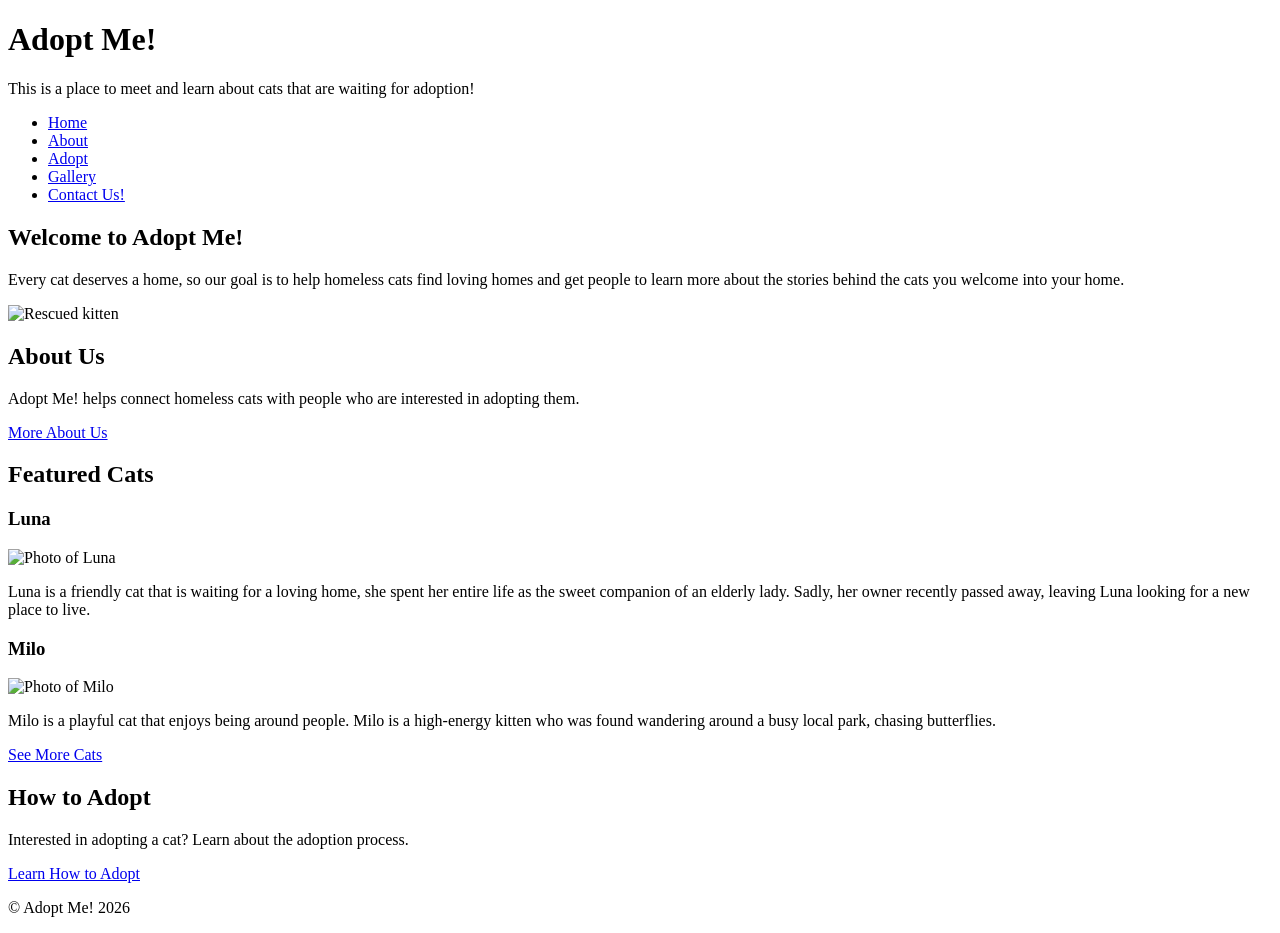
==== index.html @ bbdc1c59 "Add files via upload" ====
<!DOCTYPE html>
<html lang="en">
<!--Head-->
<head>
    <meta charset="UTF-8">

    <!-- This so the website work well on phones-->
    <meta name="viewport" content="width=device-width, initial-scale=1.0">

    <!-- Title-->
    <title>Adopt Me! - Home</title>

    <link rel="preconnect" href="https://fonts.googleapis.com">
    <link rel="preconnect" href="https://fonts.gstatic.com" crossorigin>

    <link href="https://fonts.googleapis.com/css2?family=Cambay:ital,wght@0,400;0,700;1,400;1,700&family=Delius+Unicase:wght@400;700&display=swap" rel="stylesheet">

    <link rel="stylesheet" href="css/styles.css">
</head>
<!--bodu=y-->
<body>
    <!-- header -->
    <header>
        <h1>Adopt Me!</h1>
        <p>This is a place to meet and learn about cats that are waiting for adoption! </p>
    </header>

    <!--navigation-->
    <nav>
        <ul>
            <li><a href="index.html">Home</a></li>
            <li><a href="about.html">About</a></li>
            <li><a href="adopt.html">Adopt</a></li>
            <li><a href="gallery.html">Gallery</a></li>
            <li><a href="contact.html">Contact Us!</a></li>
        </ul>
    </nav>

    <!--Main-->
    <main>

        <!--hero section -->
        <section>
            <h2>Welcome to Adopt Me!</h2>
            <p>
                Every cat deserves a home, so our goal is to help homeless cats 
                find loving homes and get people to learn more about the stories behind
                the cats you welcome into your home.
            </p>

            <img src="images/1.jpg" alt="Rescued kitten">
        </section>
        <!-- about us -->
        <section>
            <h2>About Us</h2>
            <p>
                Adopt Me! helps connect homeless cats with people
                who are interested in adopting them.
            </p>
            <p>
                <a href="about.html">More About Us</a>
            </p>
        </section>

        <!-- featured cats section -->
        <section>
            <h2>Featured Cats</h2>
            <!-- 1st cat -->
            <h3>Luna</h3>
            <img src="images/luna.jpg" alt="Photo of Luna">
            <p>
                Luna is a friendly cat that is waiting for a loving home, she spent her entire life as the sweet 
                companion of an elderly lady. Sadly, her owner recently passed away, leaving Luna looking for a 
                new place to live.
            </p>

            <!-- 2nd cat -->
            <h3>Milo</h3>

            <img src="images/milo.webp" alt="Photo of Milo">

            <p>
                Milo is a playful cat that enjoys being around people. Milo is a high-energy kitten who was
                found wandering around a busy local park, chasing butterflies.
            </p>

            <p>
                <a href="gallery.html">See More Cats</a>
            </p>
        </section>


        <!--  adoption-->
        <section>
            <h2>How to Adopt</h2>

            <p>
                Interested in adopting a cat? Learn about the adoption
                process.
            </p>

            <p>
                <a href="adopt.html">Learn How to Adopt</a>
            </p>
        </section>

    </main>


    <!-- Footer -->
    <footer>
        <p>&copy; Adopt Me! 2026</p>
    </footer>

</body>
</html>
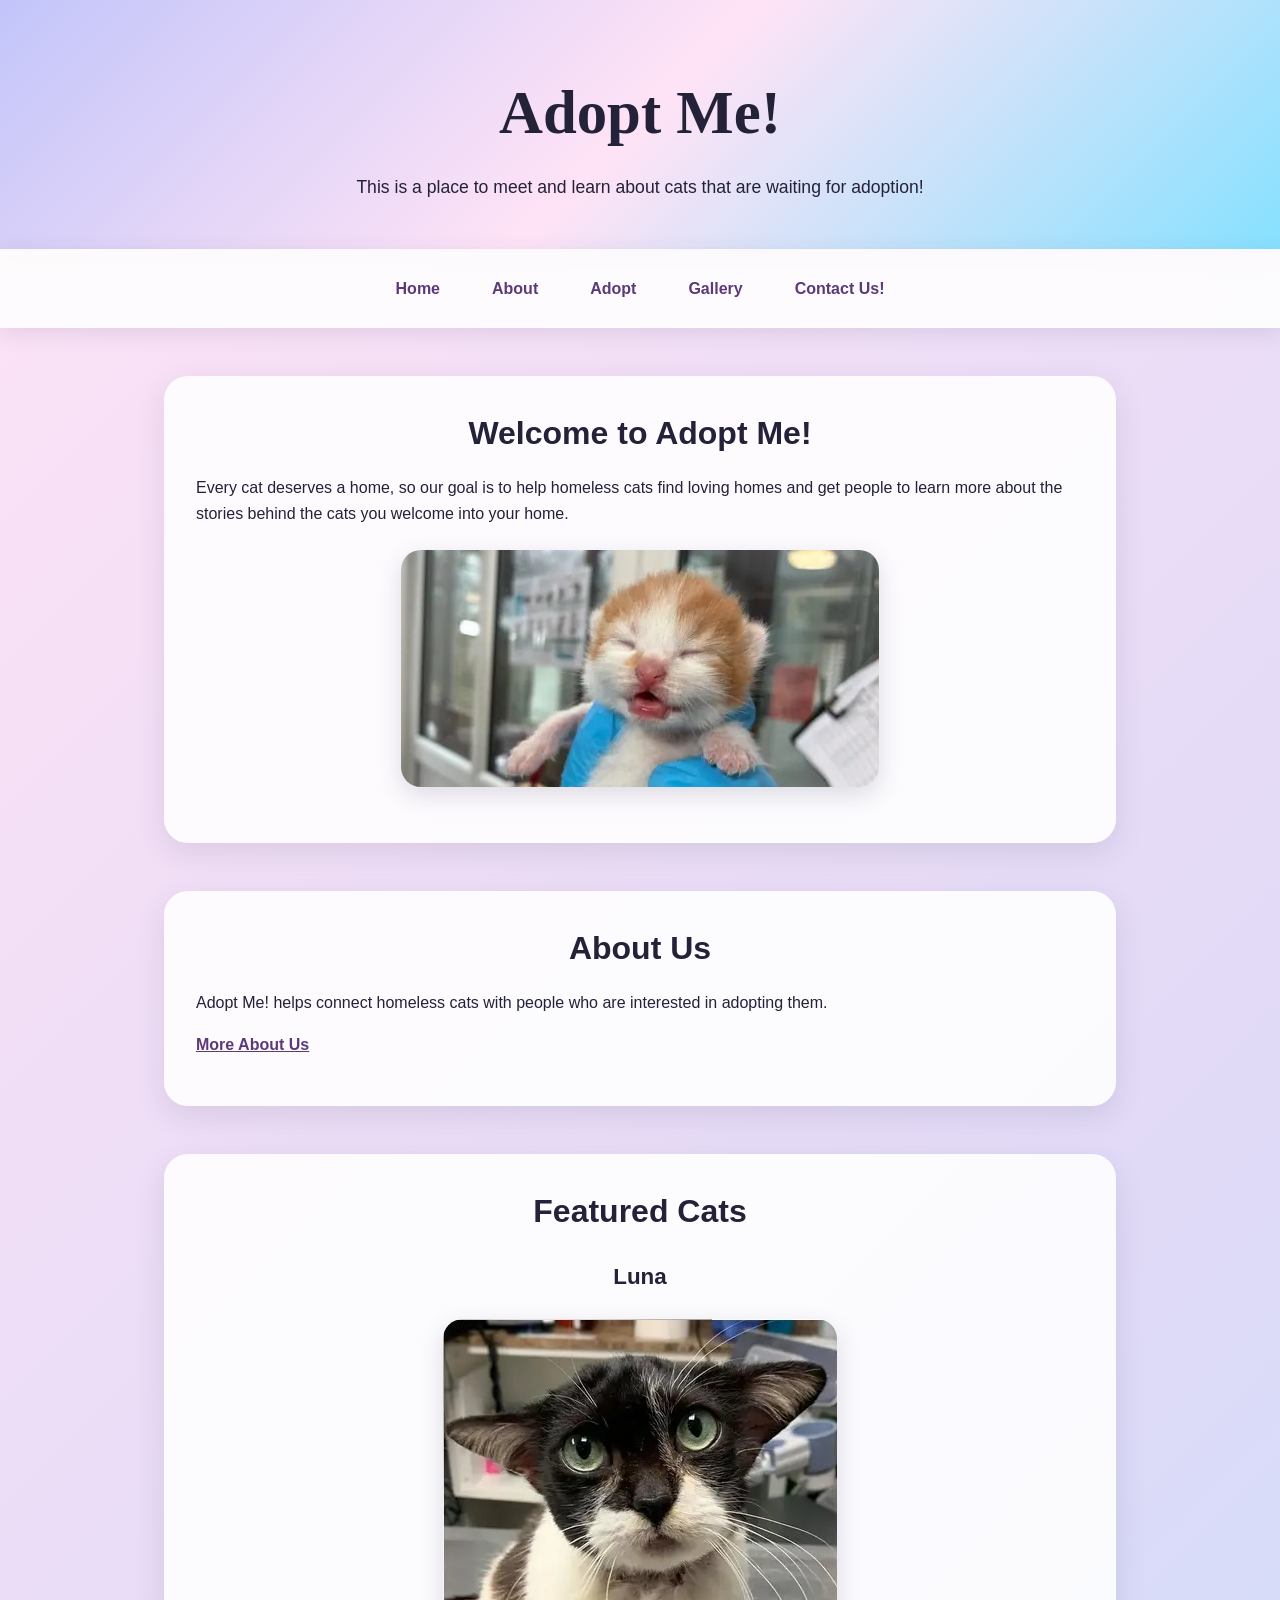
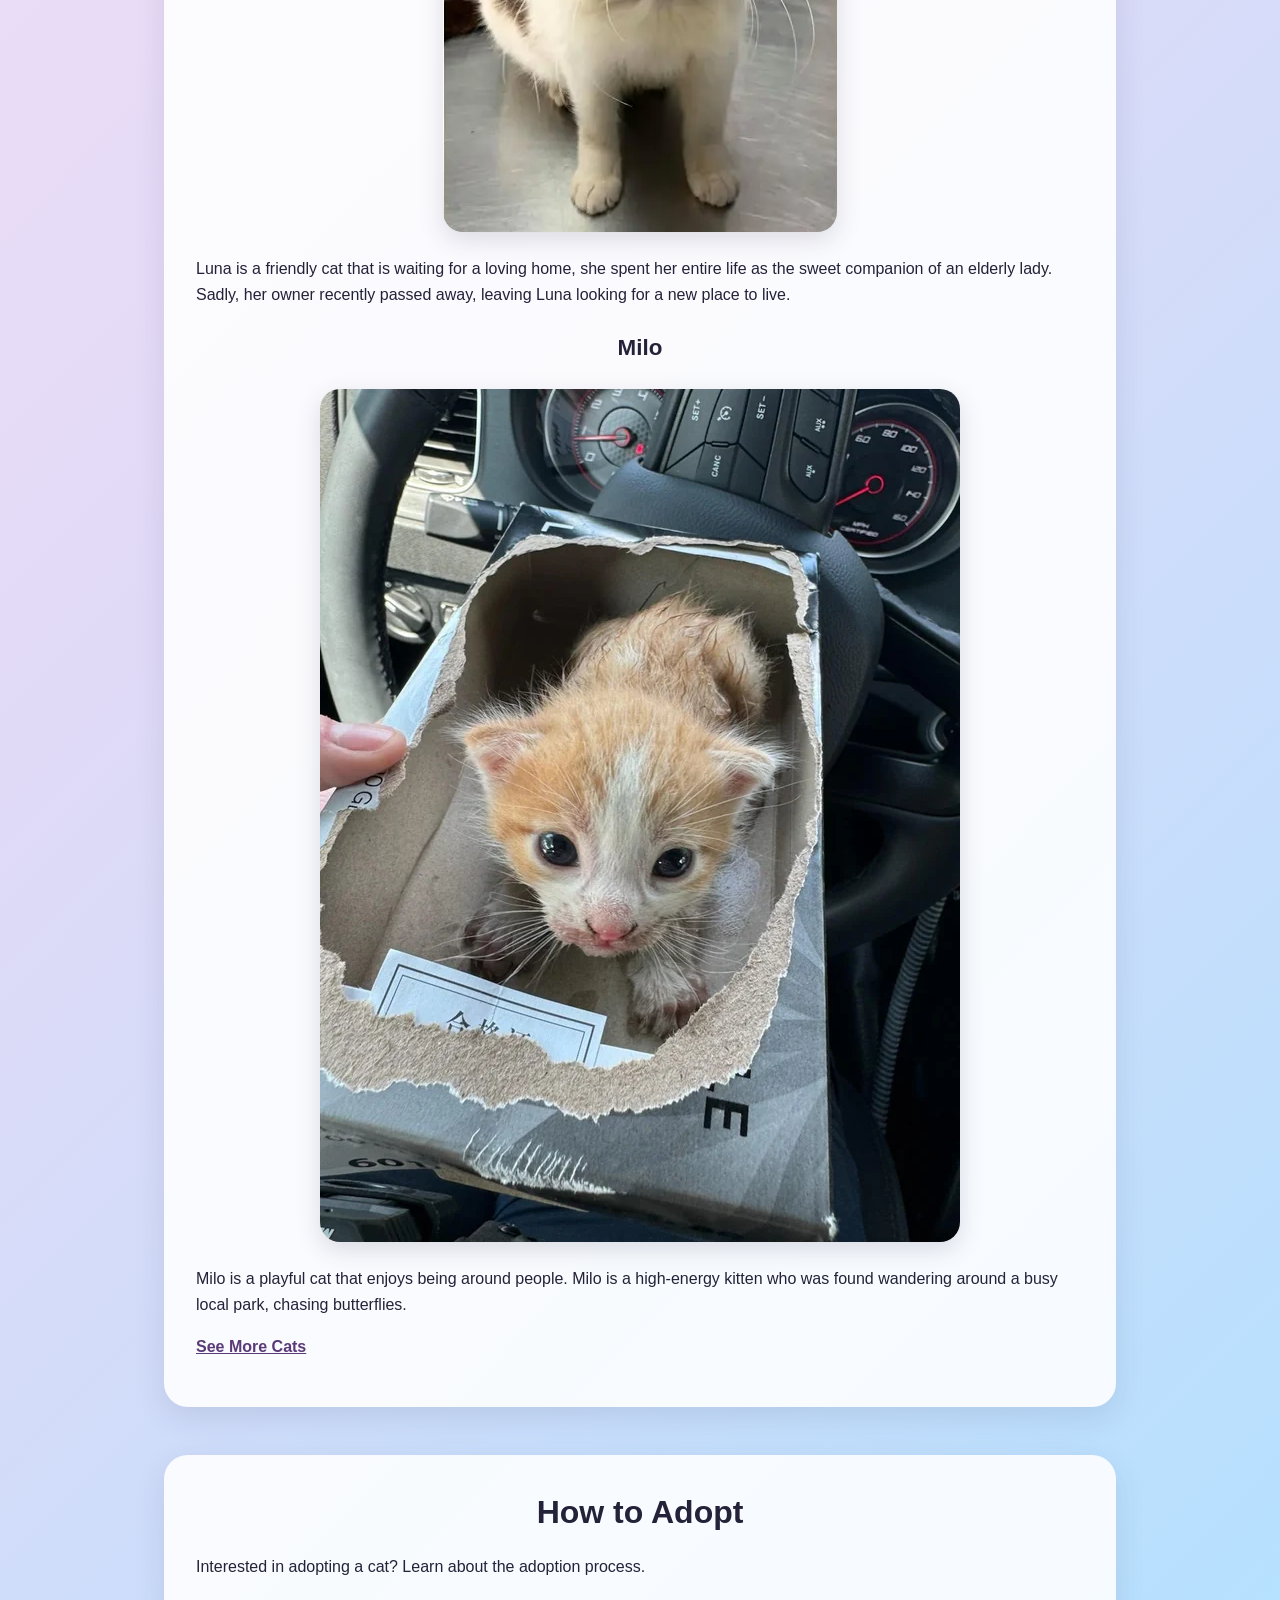
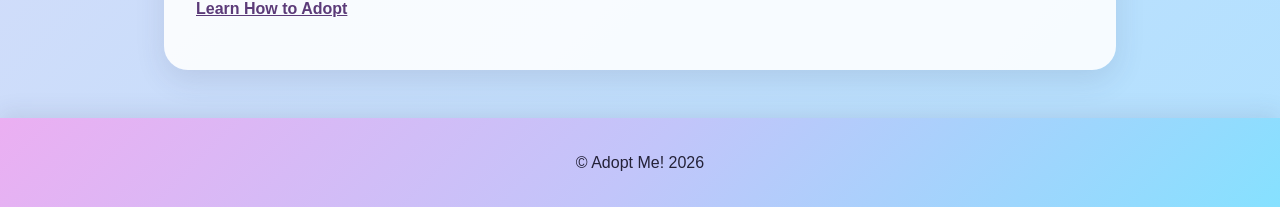
==== commit 7d90dfc1: "Add files via upload" ====
--- a/index.html
+++ b/index.html
@@ -1,3 +1,4 @@
+
 <!DOCTYPE html>
 <html lang="en">
 <!--Head-->
@@ -8,7 +9,16 @@
     <meta name="viewport" content="width=device-width, initial-scale=1.0">
 
     <!-- Title-->
-    <title>Adopt Me! - Home</title>
+    <title>Adopt Rescued Cats and Kittens | Adopt Me! Cat Adoption</title>
+
+    <meta name="description" content="Meet rescued cats waiting for loving homes at Adopt Me! Explore their stories, discover their personalities, and learn how to begin your cat adoption journey.">
+
+    <!-- Open Graph -->
+    <meta property="og:title" content="Adopt Me! - Find Your New Furry Friend">
+    <meta property="og:description" content="Meet rescued cats, read their stories, and learn how to give them a loving home.">
+    <meta property="og:image" content="https://daniela010606.github.io/AdoptMe/images/1.jpg">
+    <meta property="og:url" content="https://daniela010606.github.io/AdoptMe/">
+    <meta property="og:type" content="website">
 
     <link rel="preconnect" href="https://fonts.googleapis.com">
     <link rel="preconnect" href="https://fonts.gstatic.com" crossorigin>
@@ -48,7 +58,7 @@
                 the cats you welcome into your home.
             </p>
 
-            <img src="images/1.jpg" alt="Rescued kitten">
+            <img src="images/1.jpg" alt="A rescued kitten featured on the Adopt Me! home page!">
         </section>
         <!-- about us -->
         <section>
@@ -67,7 +77,7 @@
             <h2>Featured Cats</h2>
             <!-- 1st cat -->
             <h3>Luna</h3>
-            <img src="images/luna.jpg" alt="Photo of Luna">
+            <img src="images/luna.jpg" alt="Luna, a friendly rescued cat looking for a new family">
             <p>
                 Luna is a friendly cat that is waiting for a loving home, she spent her entire life as the sweet 
                 companion of an elderly lady. Sadly, her owner recently passed away, leaving Luna looking for a 
@@ -77,7 +87,7 @@
             <!-- 2nd cat -->
             <h3>Milo</h3>
 
-            <img src="images/milo.webp" alt="Photo of Milo">
+            <img src="images/milo.webp" alt="Milo a playful kitten rescued from a local park">
 
             <p>
                 Milo is a playful cat that enjoys being around people. Milo is a high-energy kitten who was
@@ -113,4 +123,4 @@
     </footer>
 
 </body>
-</html>+</html>
--- a/css/styles.css
+++ b/css/styles.css
@@ -0,0 +1,535 @@
+
+/* ---------------- reset ---------------- */
+
+* {
+    box-sizing: border-box;
+}
+
+body {
+    margin: 0;
+}
+
+/* ---------------- color palette ---------------- */
+
+:root {
+    --blue-light: #86E1FF;
+    --lavender: #C2C5FA;
+    --purple-light: #E1DAF7;
+    --pink-light: #FFE3F6;
+    --purple: #D0A9FE;
+    --blue: #86C1FC;
+    --pink: #EBAFF2;
+    --sky-blue: #B1E1FF;
+
+    --text-color: #242238;
+    --link-color: #5B3A78;
+    --link-hover: #3B2855;
+    --white: #FFFFFF;
+}
+
+/* ---------------- body ---------------- */
+
+body {
+    font-family: "Cambay", sans-serif;
+    font-size: 1rem;
+    line-height: 1.6;
+    color: var(--text-color);
+
+    background:
+        linear-gradient(
+            135deg,
+            var(--pink-light),
+            var(--purple-light),
+            var(--sky-blue)
+        );
+
+    min-height: 100vh;
+}
+
+/* ---------------- header ---------------- */
+
+header {
+    text-align: center;
+    padding: 3rem 1.5rem 2rem;
+
+    background:
+        linear-gradient(
+            135deg,
+            var(--lavender),
+            var(--pink-light),
+            var(--blue-light)
+        );
+
+    box-shadow:
+        0 8px 25px rgba(57, 55, 90, 0.12);
+}
+
+/* ---------------- title ---------------- */
+
+header h1 {
+    font-family: "Delius Unicase", cursive;
+    font-size: 2.7rem;
+    font-weight: 700;
+    text-align: center;
+    margin: 0;
+    color: var(--text-color);
+}
+
+header p {
+    max-width: 650px;
+    margin: 0.75rem auto 0;
+    font-size: 1.1rem;
+}
+
+/* ---------------- headings ---------------- */
+
+h2,
+h3 {
+    font-family: "Cambay", sans-serif;
+    font-weight: 700;
+    text-align: center;
+}
+
+h2 {
+    font-size: 1.7rem;
+    margin-top: 0;
+    margin-bottom: 1rem;
+}
+
+h3 {
+    font-size: 1.4rem;
+}
+
+/* ---------------- nav ---------------- */
+
+nav {
+    padding: 1rem 2rem;
+    background-color: rgba(255, 255, 255, 0.88);
+
+    box-shadow:
+        0 5px 20px rgba(57, 55, 90, 0.12);
+}
+
+nav ul {
+    list-style: none;
+    margin: 0;
+    padding: 0;
+
+    display: flex;
+    justify-content: center;
+    align-items: center;
+    gap: 0.4rem;
+    flex-wrap: wrap;
+}
+
+/* ---------------- nav links ---------------- */
+
+nav a {
+    display: inline-block;
+    padding: 0.55rem 0.9rem;
+    color: var(--link-color);
+    font-weight: 700;
+    text-decoration: none;
+    border-radius: 999px;
+
+    transition:
+        background-color 0.3s,
+        color 0.3s,
+        transform 0.3s,
+        box-shadow 0.3s;
+}
+
+/* ---------------- nav hover ---------------- */
+
+nav a:hover,
+nav a:focus-visible {
+    color: var(--link-hover);
+    background-color: var(--purple);
+    transform: translateY(-2px);
+
+    box-shadow:
+        0 6px 15px rgba(74, 65, 110, 0.18);
+}
+
+nav a:focus-visible {
+    outline: 3px solid var(--link-hover);
+    outline-offset: 3px;
+}
+
+/* ---------------- current page ---------------- */
+
+nav a[aria-current="page"] {
+    background-color: var(--purple-light);
+    color: var(--link-hover);
+    text-decoration: underline;
+}
+
+/* ---------------- links ---------------- */
+
+main a {
+    color: var(--link-color);
+    font-weight: 700;
+}
+
+main a:hover,
+main a:focus-visible {
+    color: var(--link-hover);
+    text-decoration: underline;
+}
+
+main a:focus-visible {
+    outline: 3px solid var(--link-hover);
+    outline-offset: 3px;
+}
+
+/* ---------------- main content ---------------- */
+
+main {
+    max-width: 1000px;
+    margin: 2rem auto;
+    padding: 0 1rem;
+}
+
+/* ---------------- sections ---------------- */
+
+section {
+    margin-bottom: 3rem;
+    padding: 1.5rem;
+
+    background-color: rgba(255, 255, 255, 0.88);
+    border-radius: 24px;
+
+    box-shadow:
+        0 10px 30px rgba(57, 55, 90, 0.12);
+}
+
+/* ---------------- paragraphs ---------------- */
+
+p {
+    margin-top: 0;
+    margin-bottom: 1rem;
+}
+
+/* ---------------- lists ---------------- */
+
+main ul,
+main ol {
+    padding-left: 1.5rem;
+}
+
+main li {
+    margin-bottom: 0.5rem;
+}
+
+/* ---------------- cats ---------------- */
+
+.cat-card {
+    margin-bottom: 1.5rem;
+    padding: 1.5rem;
+
+    background:
+        linear-gradient(
+            135deg,
+            var(--sky-blue),
+            var(--purple-light),
+            var(--pink-light)
+        );
+
+    border-radius: 20px;
+
+    box-shadow:
+        0 8px 22px rgba(57, 55, 90, 0.12);
+
+    transition:
+        transform 0.3s,
+        box-shadow 0.3s;
+}
+
+.cat-card:hover {
+    transform: translateY(-5px);
+
+    box-shadow:
+        0 15px 30px rgba(57, 55, 90, 0.18);
+}
+
+/* ---------------- cat images ---------------- */
+
+img {
+    display: block;
+    max-width: 100%;
+    height: auto;
+    margin: 1.5rem auto;
+    border-radius: 20px;
+
+    box-shadow:
+        0 8px 25px rgba(57, 55, 90, 0.16);
+}
+
+/* ---------------- gallery ---------------- */
+
+.cat-gallery {
+    display: grid;
+    grid-template-columns: 1fr;
+    gap: 2rem;
+}
+
+.cat-gallery article {
+    min-width: 0;
+    padding: 1.5rem;
+
+    background:
+        linear-gradient(
+            135deg,
+            var(--sky-blue),
+            var(--purple-light),
+            var(--pink-light)
+        );
+
+    border-radius: 20px;
+
+    box-shadow:
+        0 8px 22px rgba(57, 55, 90, 0.12);
+
+    transition:
+        transform 0.3s,
+        box-shadow 0.3s;
+}
+
+.cat-gallery article:hover {
+    transform: translateY(-5px);
+
+    box-shadow:
+        0 15px 30px rgba(57, 55, 90, 0.18);
+}
+
+.cat-gallery h3 {
+    margin-top: 0;
+}
+
+.cat-gallery img {
+    width: 100%;
+    max-width: 400px;
+    height: auto;
+    border-radius: 20px;
+}
+
+/* ---------------- buttons ---------------- */
+
+button,
+.button {
+    display: inline-block;
+    padding: 0.75rem 1.4rem;
+
+    font-family: "Cambay", sans-serif;
+    font-size: 1rem;
+    font-weight: 700;
+
+    color: var(--text-color);
+
+    background:
+        linear-gradient(
+            135deg,
+            var(--purple),
+            var(--pink)
+        );
+
+    border: none;
+    border-radius: 999px;
+    text-decoration: none;
+    cursor: pointer;
+
+    box-shadow:
+        0 6px 15px rgba(57, 55, 90, 0.15);
+
+    transition:
+        transform 0.3s,
+        box-shadow 0.3s;
+}
+
+button:hover,
+.button:hover {
+    transform: translateY(-3px);
+
+    box-shadow:
+        0 10px 22px rgba(57, 55, 90, 0.22);
+}
+
+button:focus-visible,
+.button:focus-visible {
+    outline: 3px solid var(--link-hover);
+    outline-offset: 3px;
+}
+
+/* ---------------- contact form ---------------- */
+
+form {
+    max-width: 650px;
+    margin: 2rem auto;
+}
+
+.form-group {
+    margin-bottom: 1.5rem;
+}
+
+.form-group label {
+    display: block;
+    font-weight: 700;
+    margin-bottom: 0.5rem;
+}
+
+/* ---------------- form inputs ---------------- */
+
+input[type="text"],
+input[type="email"],
+input[type="tel"],
+select,
+textarea {
+    width: 100%;
+    padding: 0.75rem;
+
+    font-family: "Cambay", sans-serif;
+    font-size: 1rem;
+
+    color: var(--text-color);
+    background-color: var(--white);
+
+    border: 2px solid var(--link-color);
+    border-radius: 10px;
+}
+
+textarea {
+    resize: vertical;
+}
+
+/* ---------------- fieldset ---------------- */
+
+fieldset {
+    margin-bottom: 1.5rem;
+    padding: 1rem;
+
+    border: 2px solid var(--link-color);
+    border-radius: 10px;
+}
+
+legend {
+    font-weight: 700;
+}
+
+fieldset label {
+    margin-left: 0.5rem;
+}
+
+fieldset div {
+    margin-bottom: 0.5rem;
+}
+
+/* ---------------- checkbox and radio ---------------- */
+
+input[type="checkbox"],
+input[type="radio"] {
+    accent-color: var(--link-color);
+}
+
+input[type="checkbox"] {
+    margin-right: 0.5rem;
+}
+
+/* ---------------- form focus ---------------- */
+
+input:focus-visible,
+select:focus-visible,
+textarea:focus-visible {
+    outline: 3px solid var(--link-hover);
+    outline-offset: 3px;
+}
+
+/* ---------------- form validation ---------------- */
+
+input:invalid:not(:placeholder-shown),
+textarea:invalid:not(:placeholder-shown) {
+    border-color: #A12D55;
+}
+
+/* ---------------- footer ---------------- */
+
+footer {
+    margin-top: 3rem;
+    padding: 2rem;
+    text-align: center;
+    color: var(--text-color);
+
+    background:
+        linear-gradient(
+            135deg,
+            var(--pink),
+            var(--lavender),
+            var(--blue-light)
+        );
+
+    box-shadow:
+        0 -6px 20px rgba(57, 55, 90, 0.10);
+}
+
+footer p {
+    margin: 0;
+}
+
+/* ---------------- tablet screens ---------------- */
+
+@media (min-width: 601px) {
+
+    header {
+        padding: 4rem 2rem 3rem;
+    }
+
+    header h1 {
+        font-size: 3.8rem;
+    }
+
+    h2 {
+        font-size: 2rem;
+    }
+
+    main {
+        margin: 3rem auto;
+        padding: 0 1.5rem;
+    }
+
+    section {
+        padding: 2rem;
+    }
+
+    nav ul {
+        gap: 0.75rem;
+    }
+
+    nav a {
+        padding: 0.65rem 1.25rem;
+    }
+}
+
+/* ---------------- for larger screens ---------------- */
+
+@media (min-width: 768px) {
+
+    .cat-gallery {
+        grid-template-columns: repeat(2, minmax(0, 1fr));
+    }
+
+    .cat-gallery article {
+        padding: 2rem;
+    }
+}
+
+/* ---------------- reduced motion ---------------- */
+
+@media (prefers-reduced-motion: reduce) {
+
+    nav a,
+    button,
+    .button,
+    .cat-card,
+    .cat-gallery article {
+        transition: none;
+    }
+}
